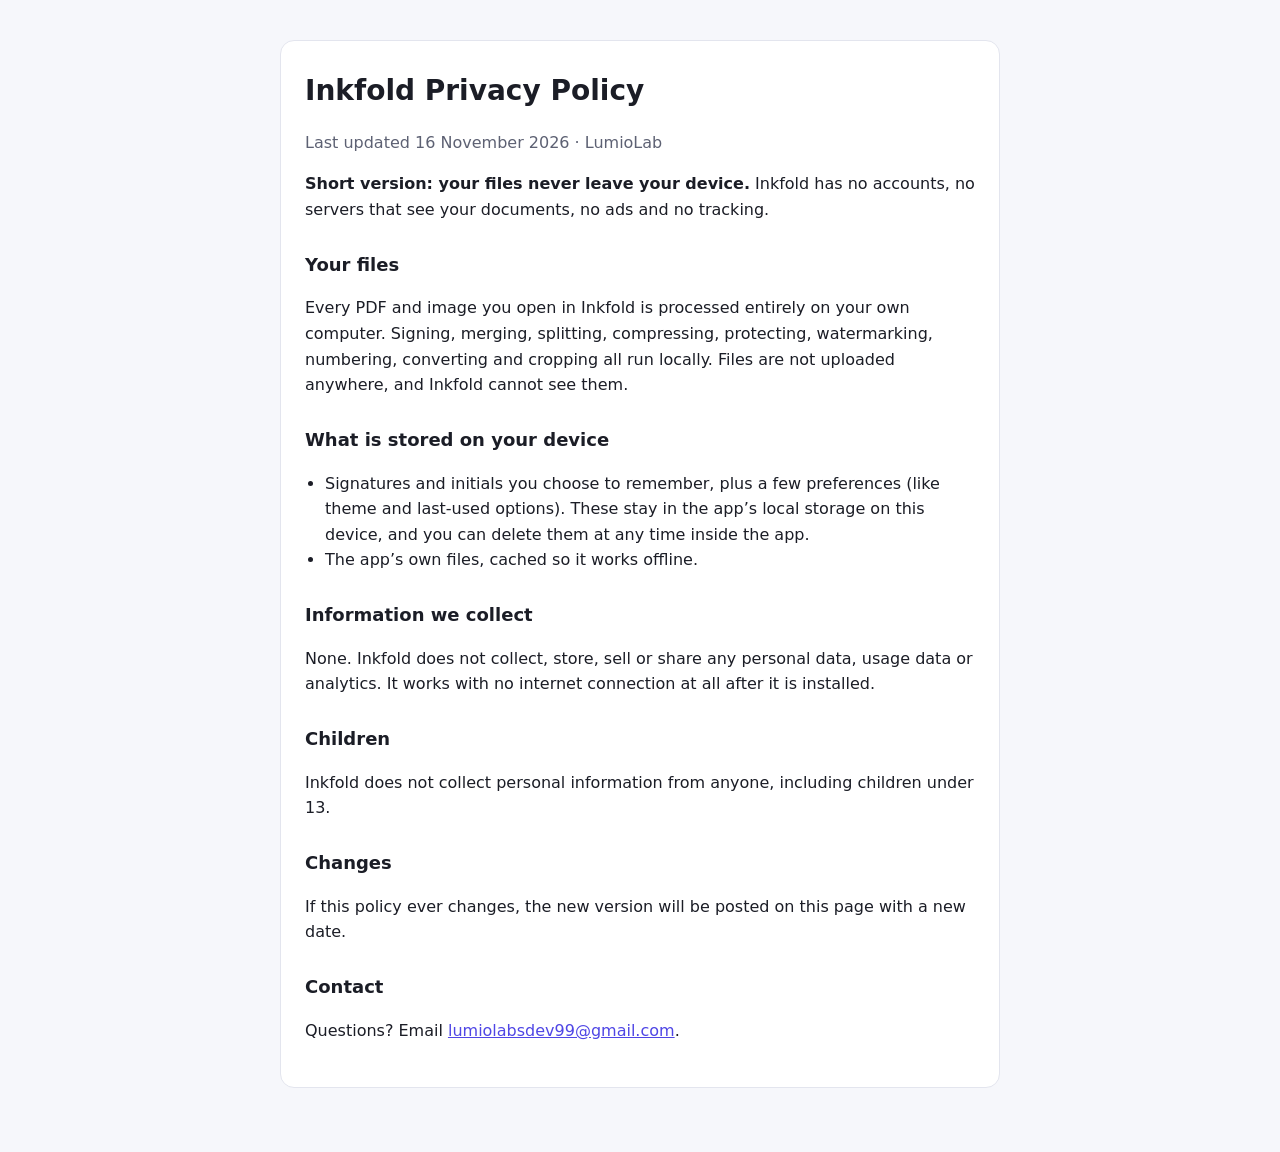
==== privacy.html @ e1f120ea "Inkfold 1.0.0" ====
<!doctype html>
<html lang="en"><head><meta charset="utf-8"><meta name="viewport" content="width=device-width,initial-scale=1">
<title>Inkfold Privacy Policy</title>
<style>
:root{--bg:#f6f7fb;--card:#fff;--text:#1b1d26;--muted:#5d6173;--line:#e3e5ee;--accent:#4f46e5;color-scheme:light dark}
@media (prefers-color-scheme:dark){:root{--bg:#0e0f13;--card:#16171d;--text:#ececf1;--muted:#9a9db0;--line:#2a2c34}}
body{margin:0;background:var(--bg);color:var(--text);font:16px/1.6 "Segoe UI Variable Text","Segoe UI",system-ui,-apple-system,sans-serif}
main{max-width:720px;margin:0 auto;padding:40px 16px 64px}
.card{background:var(--card);border:1px solid var(--line);border-radius:14px;padding:28px 24px}
h1{font-size:28px;margin:0 0 4px}h2{font-size:18px;margin:28px 0 6px}
.muted{color:var(--muted)}a{color:var(--accent)}ul{padding-left:20px}
</style></head><body><main><div class="card">
<h1>Inkfold Privacy Policy</h1>
<p class="muted">Last updated 16 November 2026 · LumioLab</p>
<p><strong>Short version: your files never leave your device.</strong> Inkfold has no accounts, no servers that see your documents, no ads and no tracking.</p>
<h2>Your files</h2>
<p>Every PDF and image you open in Inkfold is processed entirely on your own computer. Signing, merging, splitting, compressing, protecting, watermarking, numbering, converting and cropping all run locally. Files are not uploaded anywhere, and Inkfold cannot see them.</p>
<h2>What is stored on your device</h2>
<ul><li>Signatures and initials you choose to remember, plus a few preferences (like theme and last-used options). These stay in the app’s local storage on this device, and you can delete them at any time inside the app.</li>
<li>The app’s own files, cached so it works offline.</li></ul>
<h2>Information we collect</h2>
<p>None. Inkfold does not collect, store, sell or share any personal data, usage data or analytics. It works with no internet connection at all after it is installed.</p>
<h2>Children</h2>
<p>Inkfold does not collect personal information from anyone, including children under 13.</p>
<h2>Changes</h2>
<p>If this policy ever changes, the new version will be posted on this page with a new date.</p>
<h2>Contact</h2>
<p>Questions? Email <a href="mailto:lumiolabsdev99@gmail.com">lumiolabsdev99@gmail.com</a>.</p>
</div></main></body></html>
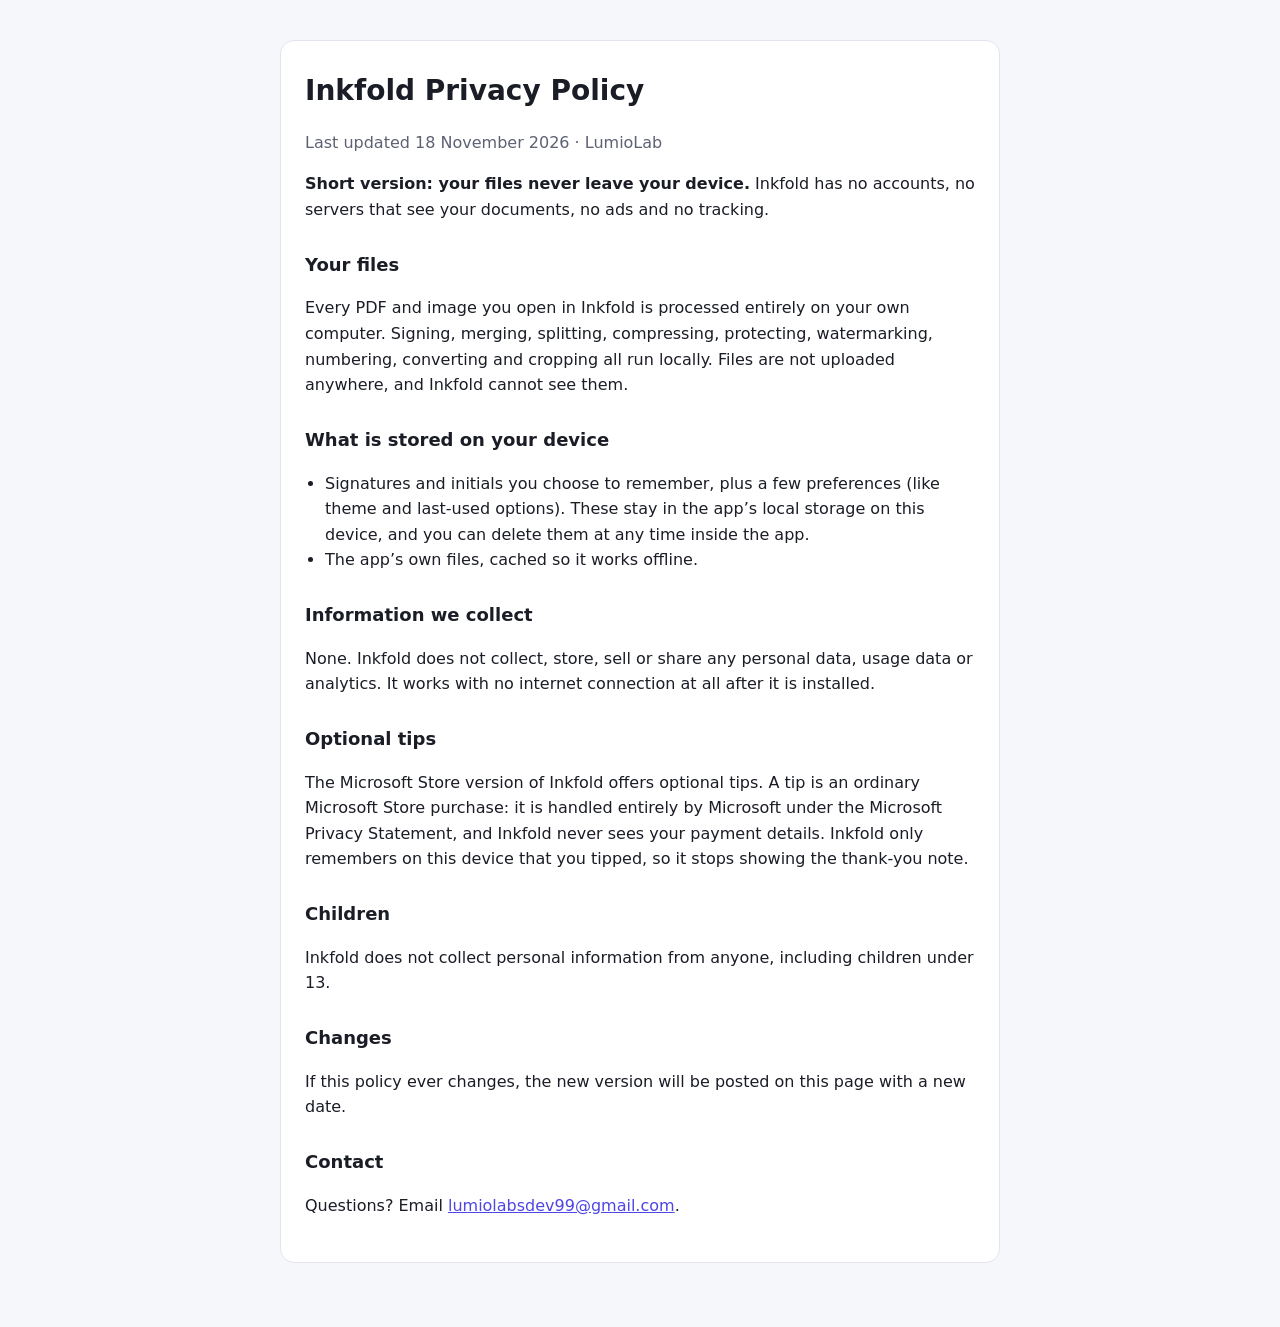
==== commit ad1e90fa: "Inkfold 1.1.0: optional Store tips, browser landing page" ====
--- a/privacy.html
+++ b/privacy.html
@@ -11,7 +11,7 @@
 .muted{color:var(--muted)}a{color:var(--accent)}ul{padding-left:20px}
 </style></head><body><main><div class="card">
 <h1>Inkfold Privacy Policy</h1>
-<p class="muted">Last updated 16 November 2026 · LumioLab</p>
+<p class="muted">Last updated 18 November 2026 · LumioLab</p>
 <p><strong>Short version: your files never leave your device.</strong> Inkfold has no accounts, no servers that see your documents, no ads and no tracking.</p>
 <h2>Your files</h2>
 <p>Every PDF and image you open in Inkfold is processed entirely on your own computer. Signing, merging, splitting, compressing, protecting, watermarking, numbering, converting and cropping all run locally. Files are not uploaded anywhere, and Inkfold cannot see them.</p>
@@ -20,6 +20,8 @@
 <li>The app’s own files, cached so it works offline.</li></ul>
 <h2>Information we collect</h2>
 <p>None. Inkfold does not collect, store, sell or share any personal data, usage data or analytics. It works with no internet connection at all after it is installed.</p>
+<h2>Optional tips</h2>
+<p>The Microsoft Store version of Inkfold offers optional tips. A tip is an ordinary Microsoft Store purchase: it is handled entirely by Microsoft under the Microsoft Privacy Statement, and Inkfold never sees your payment details. Inkfold only remembers on this device that you tipped, so it stops showing the thank-you note.</p>
 <h2>Children</h2>
 <p>Inkfold does not collect personal information from anyone, including children under 13.</p>
 <h2>Changes</h2>
